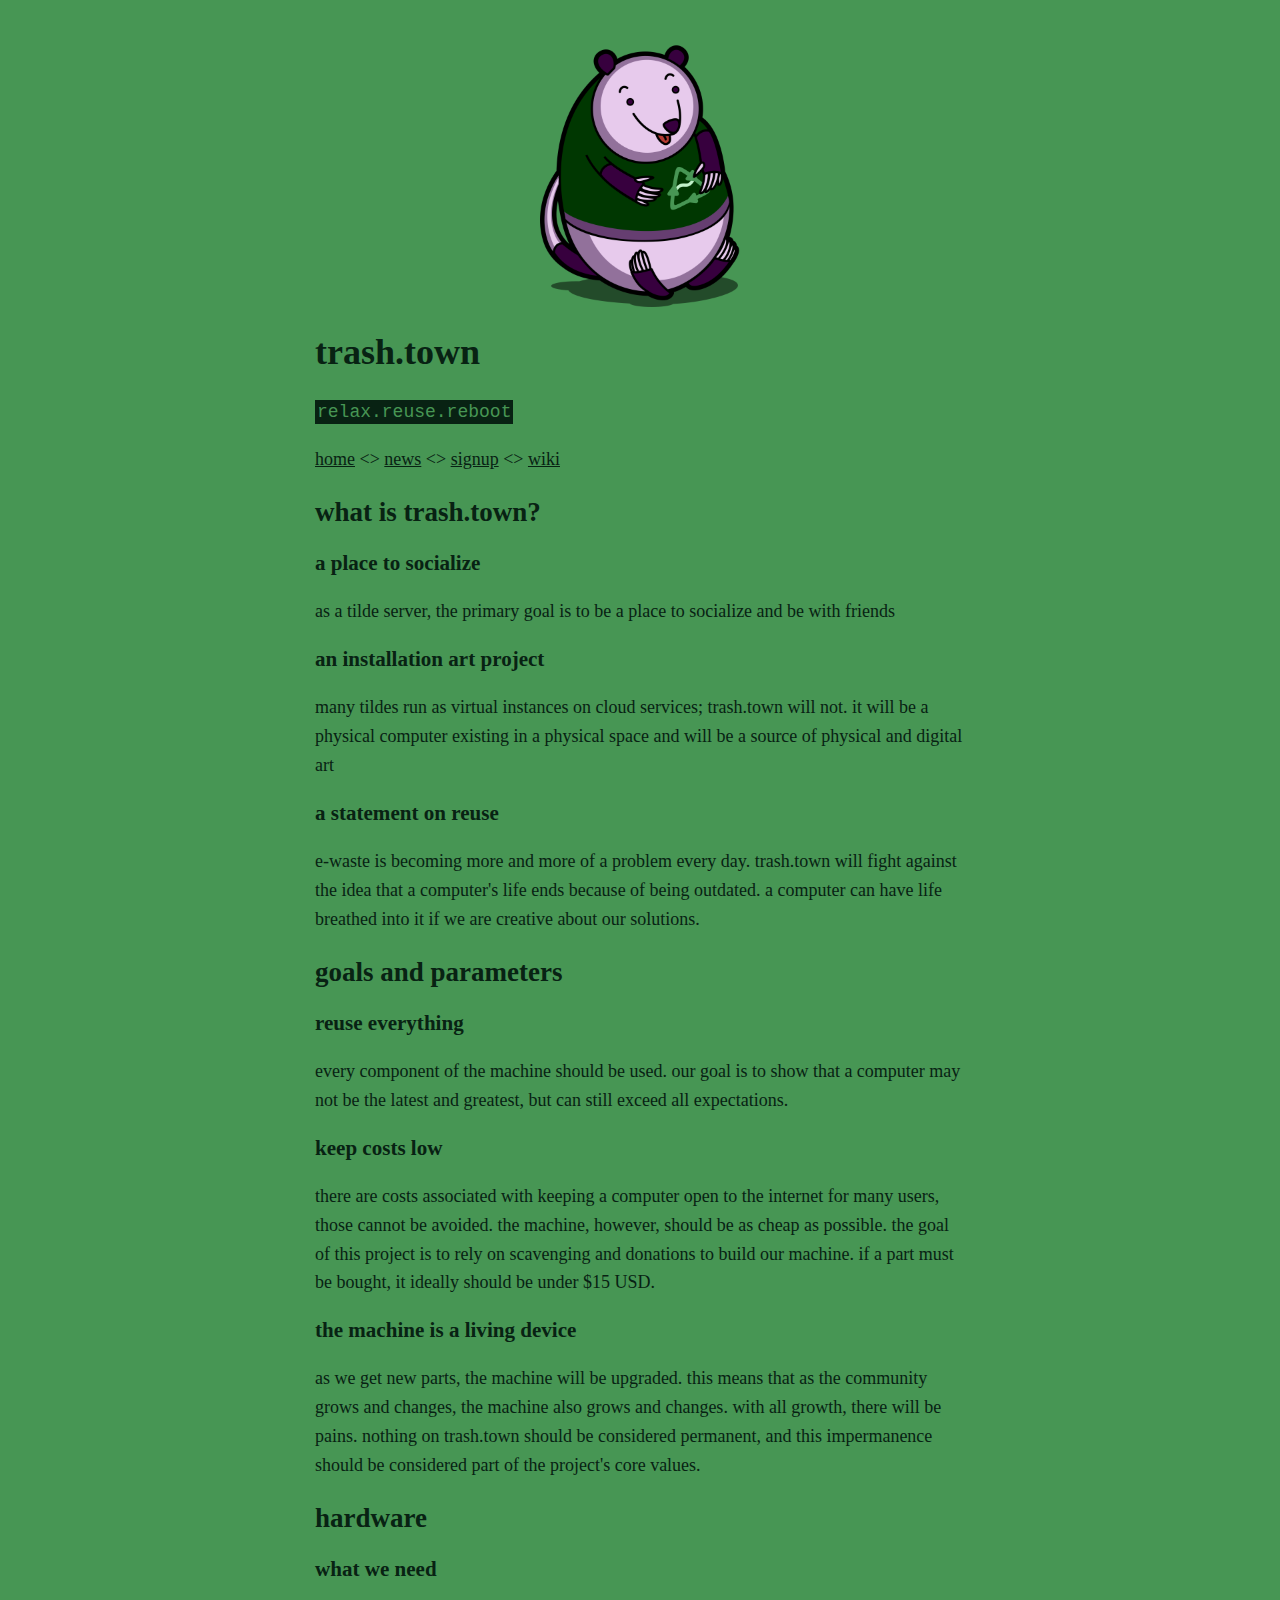
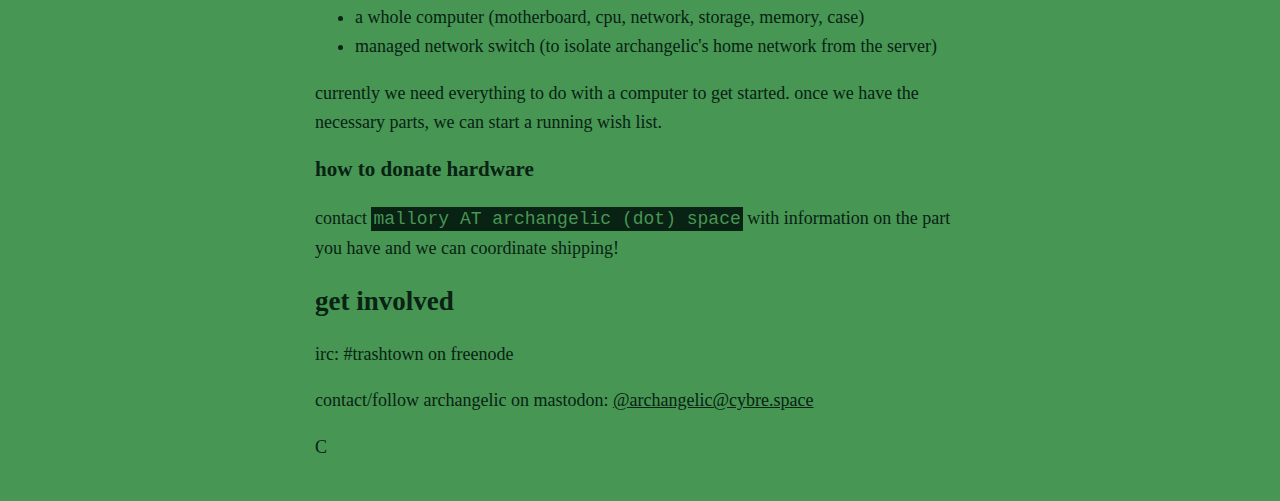
==== index.html @ 488c3ecd "added a nav bar, news page, signup page/signup preparation page, a wiki, and added link colouring" ====
<html>
  <head>
    <meta charset="utf-8">
    <meta name="viewport" content="width=device-width, initial-scale=1">
    <link rel="stylesheet" href="style/style.css">
    <link rel="stylesheet" media="screen"
                           href="https://fontlibrary.org/face/fantasque-sans-mono"
                           type="text/css"/>
    <link rel="icon" type="image/png" href="images/favicon.png">
    <title>trash.town - relax.reuse.reboot</title>
  </head>
  <body>
    <center><img src="images/mascot.png" width=200/></center>
    <h1>trash.town</h1>
    <p><code>relax.reuse.reboot</code></p>
    <nav>
      <a href="index.html">home</a> <>
      <a href="news.html">news</a> <>
      <a href="signup.html">signup</a> <>
      <a href="wiki/index.html">wiki</a>
    </nav>
    <h2>what is trash.town?</h2>
    <h3>a place to socialize</h3>
    <p>as a tilde server, the primary goal is to be a place to socialize and be with friends</p>
    <h3>an installation art project</h3>
    <p>many tildes run as virtual instances on cloud services; trash.town will not. it will be a
    physical computer existing in a physical space and will be a source of physical and digital
    art</p>
    <h3>a statement on reuse</h3>
    <p>e-waste is becoming more and more of a problem every day. trash.town will fight against the
    idea that a computer's life ends because of being outdated. a computer can have life breathed
    into it if we are creative about our solutions.</p>
    <h2>goals and parameters</h2>
    <h3>reuse everything</h3>
    <p>every component of the machine should be used. our goal is to show that a computer may not be
    the latest and greatest, but can still exceed all expectations.</p>
    <h3>keep costs low</h3>
    <p>there are costs associated with keeping a computer open to the internet for many users, those
    cannot be avoided. the machine, however, should be as cheap as possible. the goal of this
    project is to rely on scavenging and donations to build our machine. if a part must be bought,
    it ideally should be under $15 USD.</p>
    <h3>the machine is a living device</h3>
    <p>as we get new parts, the machine will be upgraded. this means that as the community grows and
    changes, the machine also grows and changes. with all growth, there will be pains. nothing on
    trash.town should be considered permanent, and this impermanence should be considered part of
    the project's core values.</p>
    <h2>hardware</h2>
    <h3>what we need</h3>
    <ul>
      <li>a whole computer (motherboard, cpu, network, storage, memory, case)</li>
      <li>managed network switch (to isolate archangelic's home network from the server)</li>
    </ul>
    <p>currently we need everything to do with a computer to get started. once we have the necessary
    parts, we can start a running wish list.</p>
    <h3>how to donate hardware</h3>
    <p>contact <code>mallory AT archangelic (dot) space</code> with information on the part you have
    and we can coordinate shipping!</p>
    <h2>get involved</h2>
    <p>irc: #trashtown on freenode</p>
    <p>contact/follow archangelic on mastodon: <a href="https://cybre.space/@archangelic">@archangelic@cybre.space</a></p>
</html>
C
---- style/style.css ----
body {
  background-color: #479654;
  color: #082213;
  font-family: 'FantasqueSansMonoRegular';
  margin: 40px auto;
  max-width: 650px;
  line-height: 1.6;
  font-size: 18px;
  padding:0 10px
}

h1,h2,h3{line-height:1.2}

a{color:#082213;}

code {
  background-color: #082213;
  color: #479654;
  padding: 2px;
}
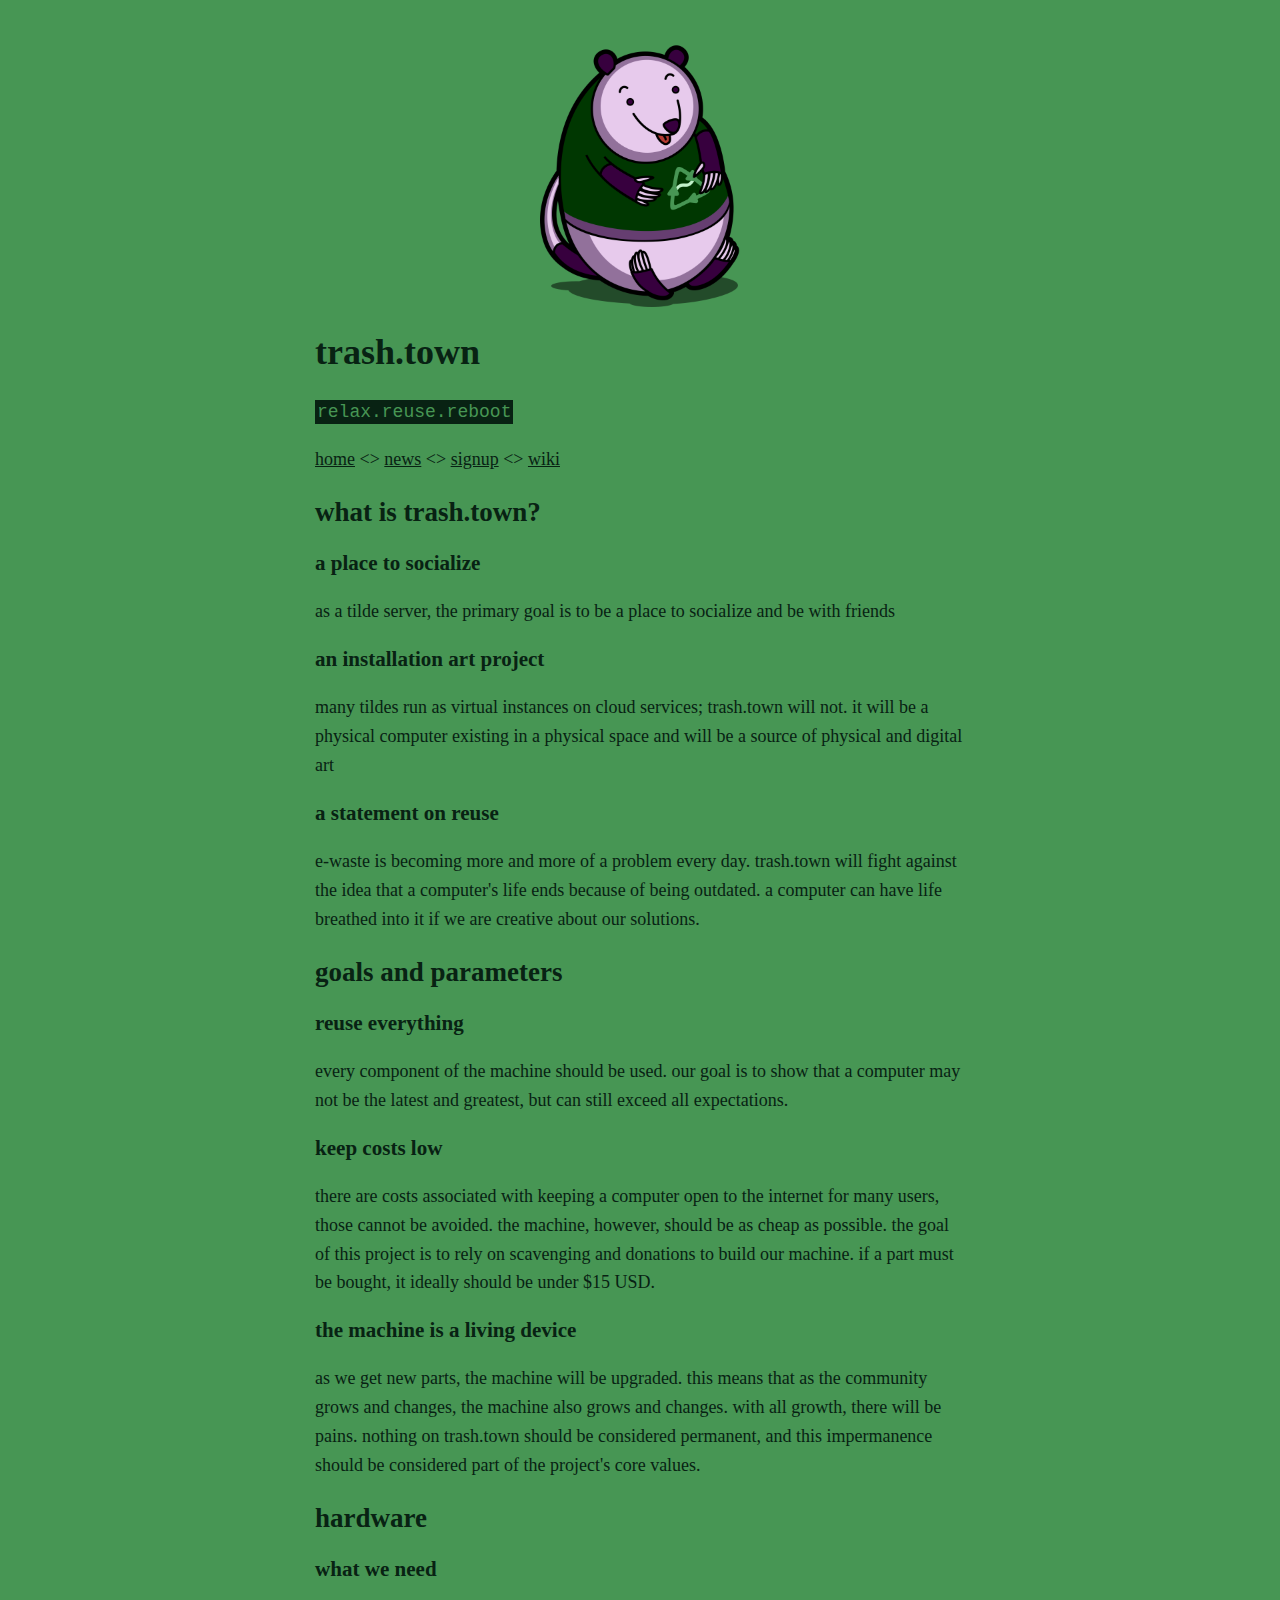
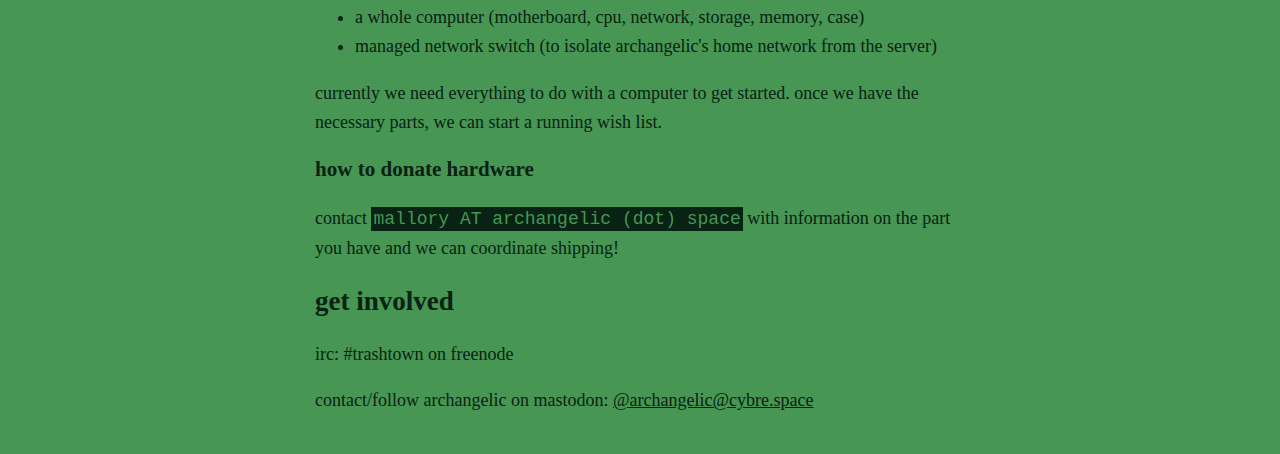
==== commit a7474b5c: "clean up relative links" ====
--- a/index.html
+++ b/index.html
@@ -14,10 +14,10 @@
     <h1>trash.town</h1>
     <p><code>relax.reuse.reboot</code></p>
     <nav>
-      <a href="index.html">home</a> <>
+      <a href="/">home</a> <>
       <a href="news.html">news</a> <>
       <a href="signup.html">signup</a> <>
-      <a href="wiki/index.html">wiki</a>
+      <a href="wiki/">wiki</a>
     </nav>
     <h2>what is trash.town?</h2>
     <h3>a place to socialize</h3>
@@ -59,4 +59,3 @@
     <p>irc: #trashtown on freenode</p>
     <p>contact/follow archangelic on mastodon: <a href="https://cybre.space/@archangelic">@archangelic@cybre.space</a></p>
 </html>
-C
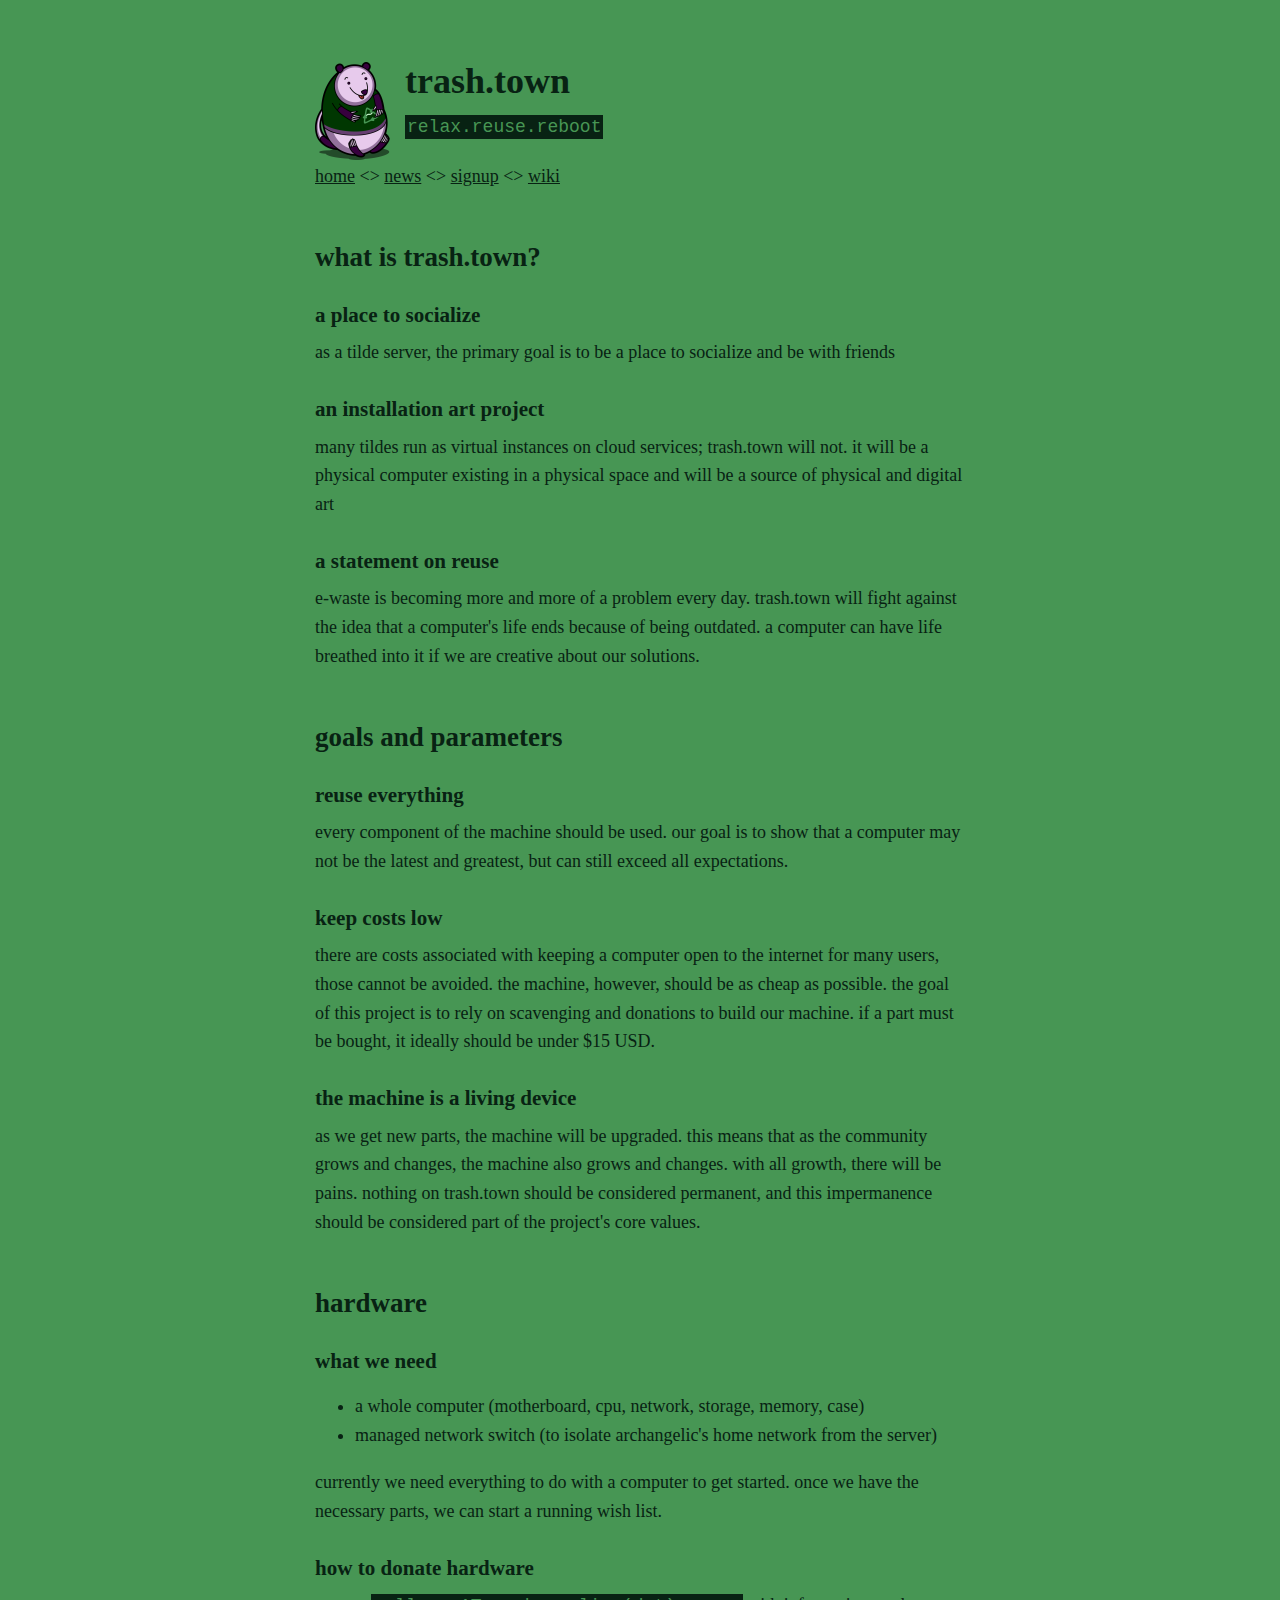
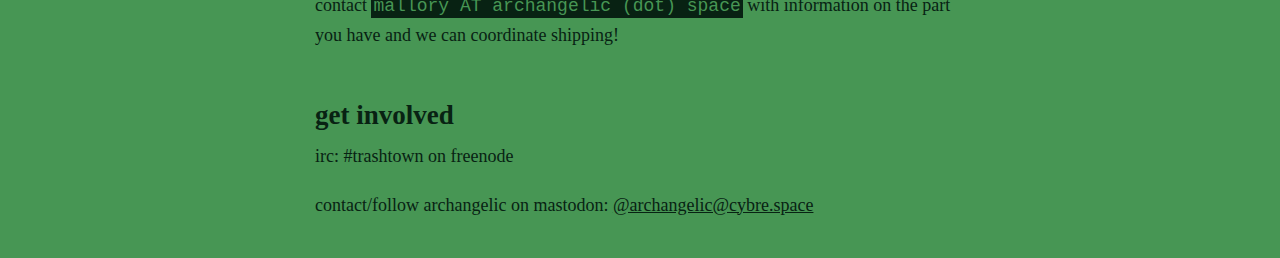
==== commit d09ddeaa: "change heading on page" ====
--- a/index.html
+++ b/index.html
@@ -10,10 +10,12 @@
     <title>trash.town - relax.reuse.reboot</title>
   </head>
   <body>
-    <center><img src="images/mascot.png" width=200/></center>
-    <h1>trash.town</h1>
-    <p><code>relax.reuse.reboot</code></p>
-    <nav>
+    <img style="float:left" src="images/mascot.png" height=100/>
+    <div style="padding-left:5em">
+      <h1>trash.town</h1>
+      <p><code>relax.reuse.reboot</code></p>
+    </div>
+    <nav style="clear:both">
       <a href="/">home</a> <>
       <a href="news.html">news</a> <>
       <a href="signup.html">signup</a> <>
--- a/style/style.css
+++ b/style/style.css
@@ -1,21 +1,34 @@
-body {
-  background-color: #479654;
-  color: #082213;
-  font-family: 'FantasqueSansMonoRegular';
-  margin: 40px auto;
-  max-width: 650px;
-  line-height: 1.6;
-  font-size: 18px;
-  padding:0 10px
+:root {
+    /* Colors */
+    --dark-green: #479654;
+    --med-green: #082213;
 }
 
-h1,h2,h3{line-height:1.2}
+body {
+  margin: 40px auto;
+  padding: 0 10px;
+  background-color: var(--dark-green);
+  color: var(--med-green);
+  max-width: 650px;
+  font-family: 'FantasqueSansMonoRegular';
+  font-size: 18px;
+  line-height: 1.6;
+}
 
-a{color:#082213;}
+h1, h2, h3 { line-height: 1.2; }
+
+h1 { margin: 60px 0 10px; }
+
+h2 { margin: 50px 0 10px; }
+
+h3 { margin: 30px 0 10px; }
+
+a { color: var(--med-green); }
 
 code {
-  background-color: #082213;
-  color: #479654;
   padding: 2px;
+  background-color: var(--med-green);
+  color: var(--dark-green);
 }
 
+p { margin: 10px 0 20px; }
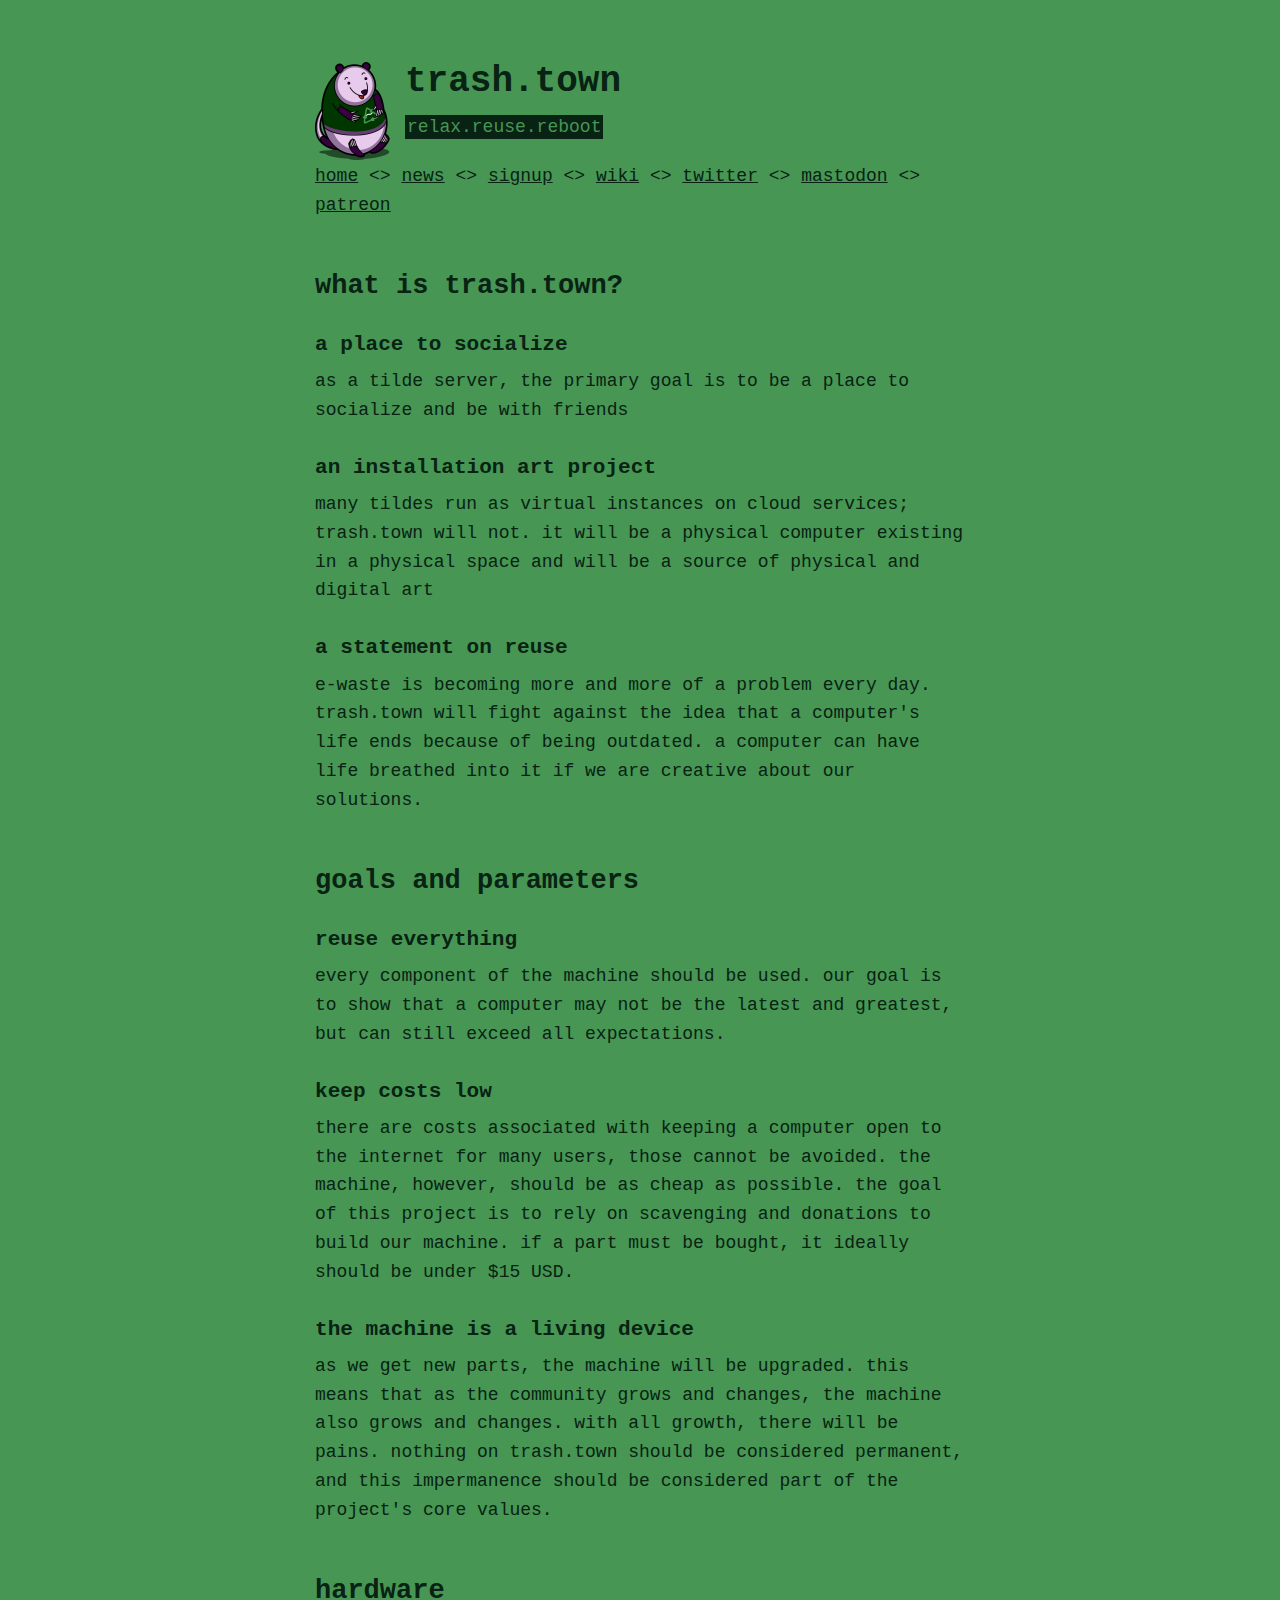
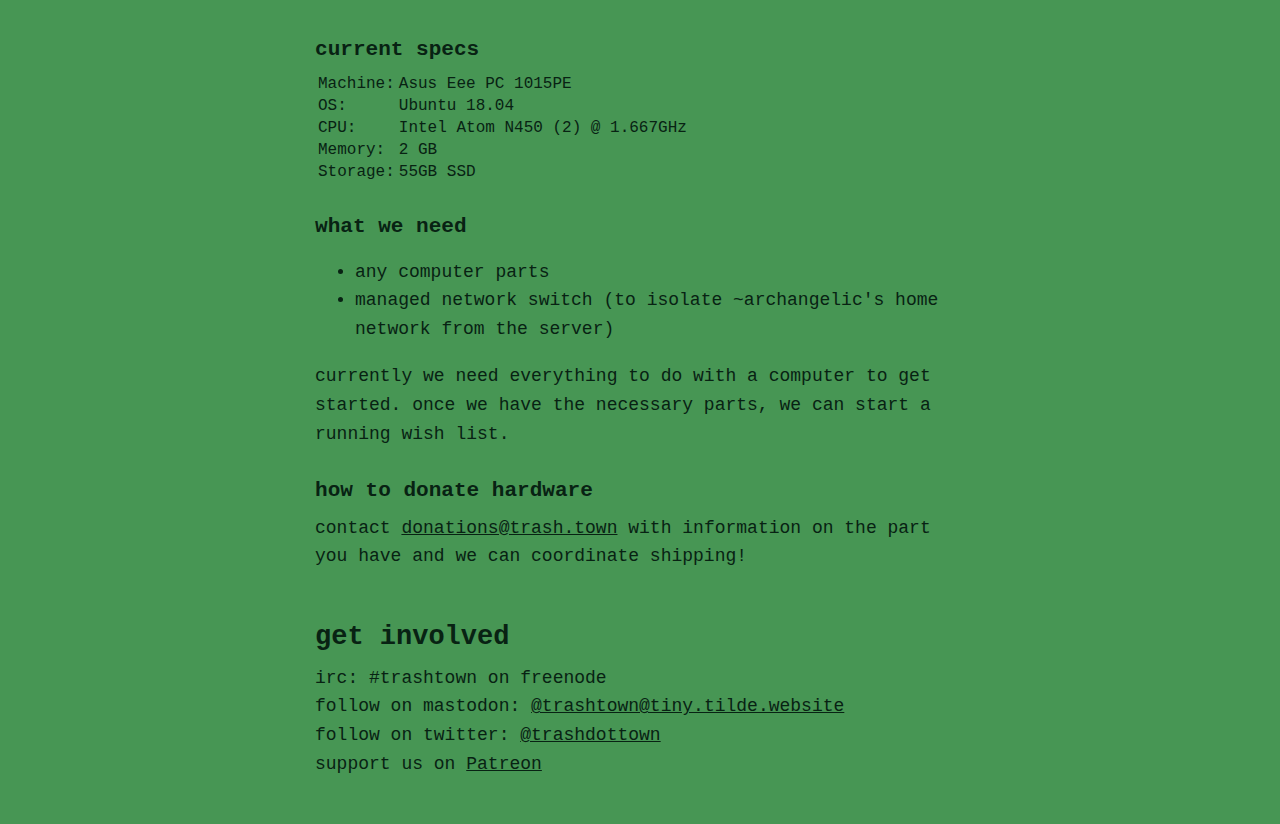
==== commit 81f85ea6: "update homepage and navbar" ====
--- a/index.html
+++ b/index.html
@@ -19,7 +19,10 @@
       <a href="/">home</a> <>
       <a href="news.html">news</a> <>
       <a href="signup.html">signup</a> <>
-      <a href="wiki/">wiki</a>
+      <a href="wiki/">wiki</a> <>
+      <a href="https://twitter.com/trashdottown">twitter</a> <>
+      <a href="https://tiny.tilde.website/@trashtown">mastodon</a> <>
+      <a href="https://patreon.com/trashtown">patreon</a>
     </nav>
     <h2>what is trash.town?</h2>
     <h3>a place to socialize</h3>
@@ -47,17 +50,42 @@
     trash.town should be considered permanent, and this impermanence should be considered part of
     the project's core values.</p>
     <h2>hardware</h2>
+    <h3>current specs</h3>
+    <table>
+      <tr>
+        <td>Machine:  </td>
+        <td>Asus Eee PC 1015PE</td>
+      </tr>
+      <tr>
+        <td>OS:  </td>
+        <td>Ubuntu 18.04</td>
+      </tr>
+      <tr>
+        <td>CPU:  </td>
+        <td>Intel Atom N450 (2) @ 1.667GHz</td>
+      </tr>
+      <tr>
+        <td>Memory:  </td>
+        <td>2 GB</td>
+      </tr>
+      <tr>
+        <td>Storage:  </td>
+        <td>55GB SSD</td>
+      </tr>
+    </table>
     <h3>what we need</h3>
     <ul>
-      <li>a whole computer (motherboard, cpu, network, storage, memory, case)</li>
-      <li>managed network switch (to isolate archangelic's home network from the server)</li>
+      <li>any computer parts</li>
+      <li>managed network switch (to isolate ~archangelic's home network from the server)</li>
     </ul>
     <p>currently we need everything to do with a computer to get started. once we have the necessary
     parts, we can start a running wish list.</p>
     <h3>how to donate hardware</h3>
-    <p>contact <code>mallory AT archangelic (dot) space</code> with information on the part you have
+    <p>contact <a href="mailto:donations@trash.town?subject=Hardware%20Donations">donations@trash.town</a> with information on the part you have
     and we can coordinate shipping!</p>
     <h2>get involved</h2>
-    <p>irc: #trashtown on freenode</p>
-    <p>contact/follow archangelic on mastodon: <a href="https://cybre.space/@archangelic">@archangelic@cybre.space</a></p>
+    irc: #trashtown on freenode<br>
+    follow on mastodon: <a href="https://tiny.tilde.website/@trashtown">@trashtown@tiny.tilde.website</a><br>
+    follow on twitter: <a href="https://twitter.com/trashdottown">@trashdottown</a><br>
+    support us on <a href="https://patreon.com/trashtown">Patreon</a><br>
 </html>
--- a/style/style.css
+++ b/style/style.css
@@ -10,7 +10,7 @@
   background-color: var(--dark-green);
   color: var(--med-green);
   max-width: 650px;
-  font-family: 'FantasqueSansMonoRegular';
+  font-family: 'FantasqueSansMonoRegular', monospace;
   font-size: 18px;
   line-height: 1.6;
 }
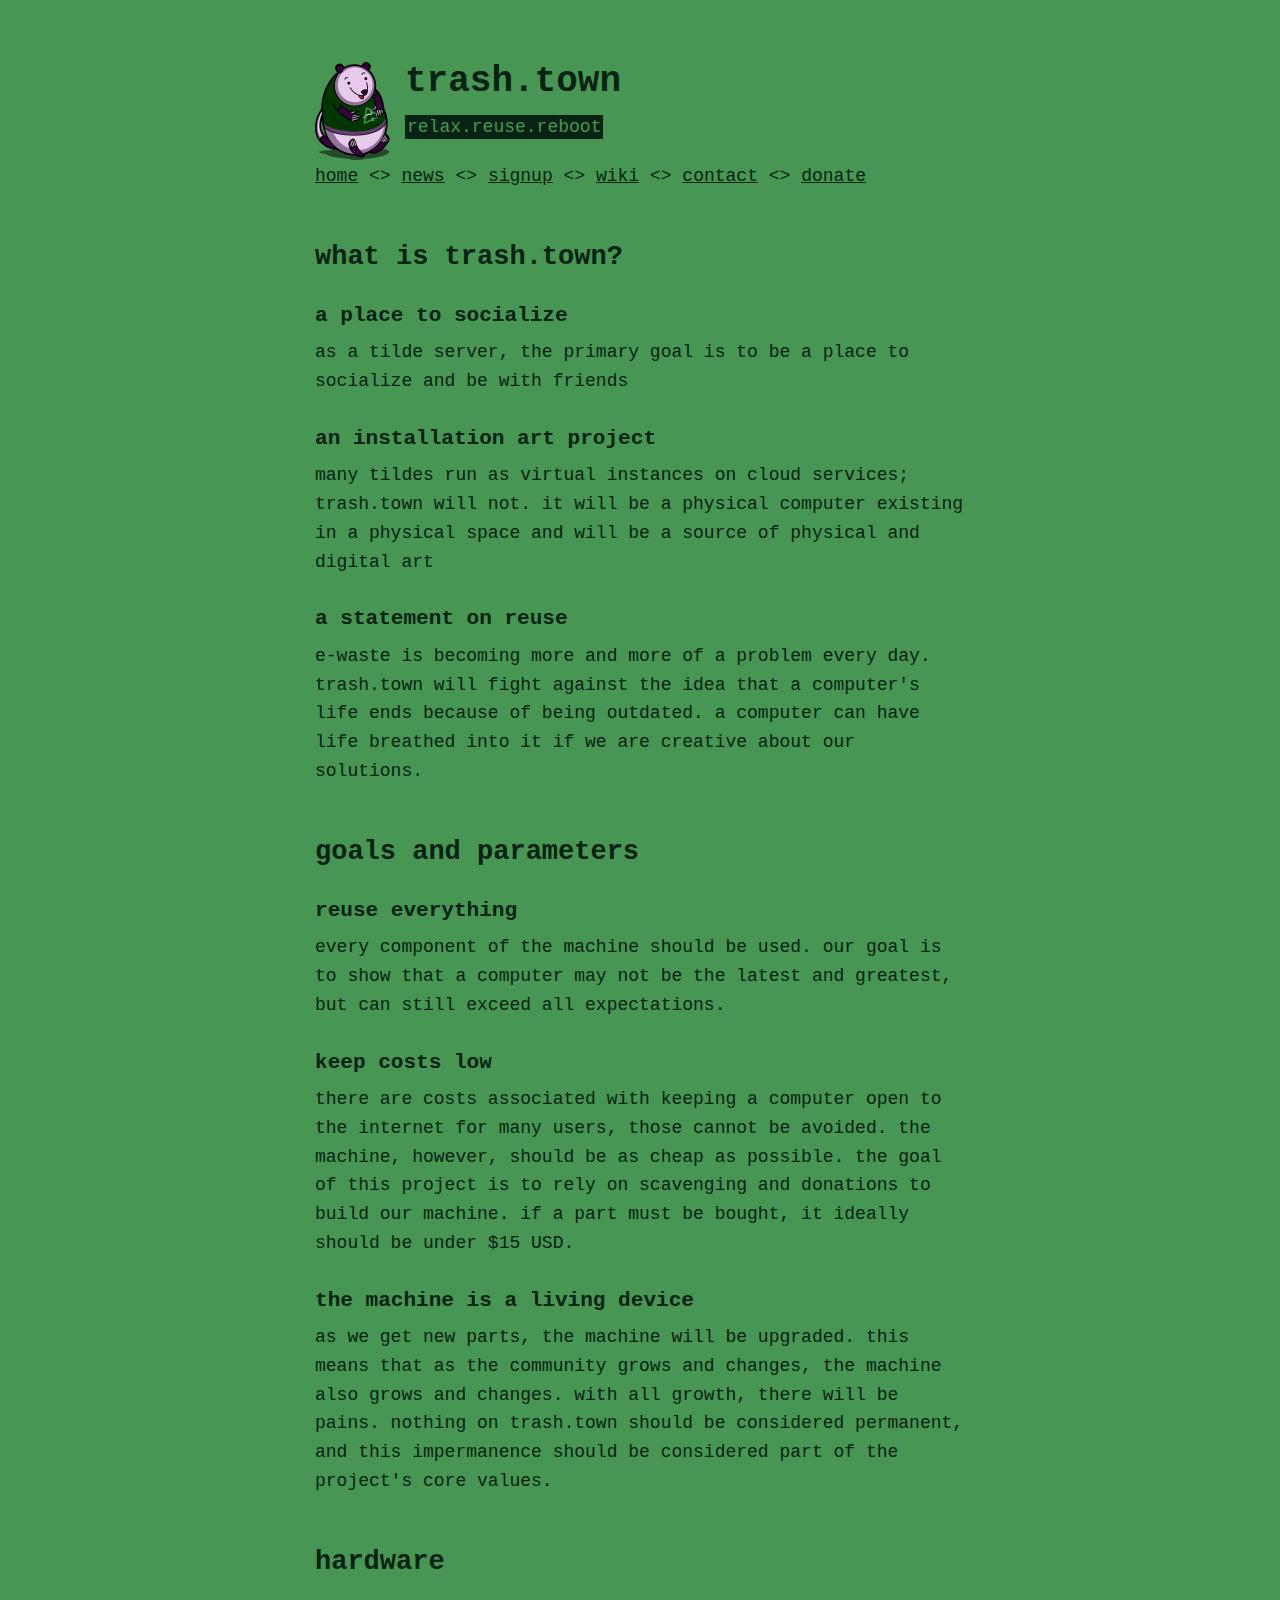
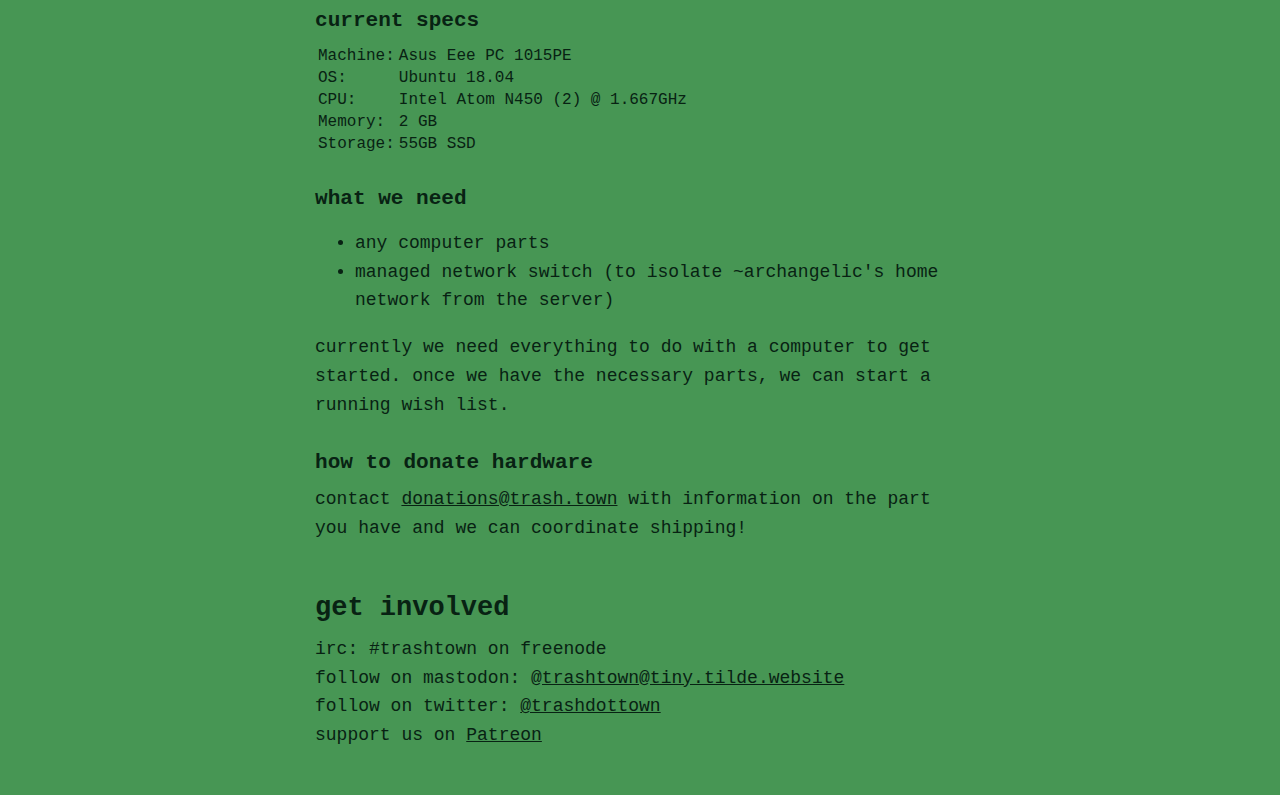
==== commit 583fcc37: "Cleaned up nav links and HTML" ====
--- a/index.html
+++ b/index.html
@@ -17,12 +17,11 @@
     </div>
     <nav style="clear:both">
       <a href="/">home</a> <>
-      <a href="news.html">news</a> <>
-      <a href="signup.html">signup</a> <>
-      <a href="wiki/">wiki</a> <>
-      <a href="https://twitter.com/trashdottown">twitter</a> <>
-      <a href="https://tiny.tilde.website/@trashtown">mastodon</a> <>
-      <a href="https://patreon.com/trashtown">patreon</a>
+      <a href="/news.html">news</a> <>
+      <a href="/signup.html">signup</a> <>
+      <a href="/wiki/">wiki</a> <>
+      <a href="/contact.html">contact</a> <>
+      <a href="/donate.html">donate</a>
     </nav>
     <h2>what is trash.town?</h2>
     <h3>a place to socialize</h3>
@@ -88,4 +87,5 @@
     follow on mastodon: <a href="https://tiny.tilde.website/@trashtown">@trashtown@tiny.tilde.website</a><br>
     follow on twitter: <a href="https://twitter.com/trashdottown">@trashdottown</a><br>
     support us on <a href="https://patreon.com/trashtown">Patreon</a><br>
+  </body>
 </html>
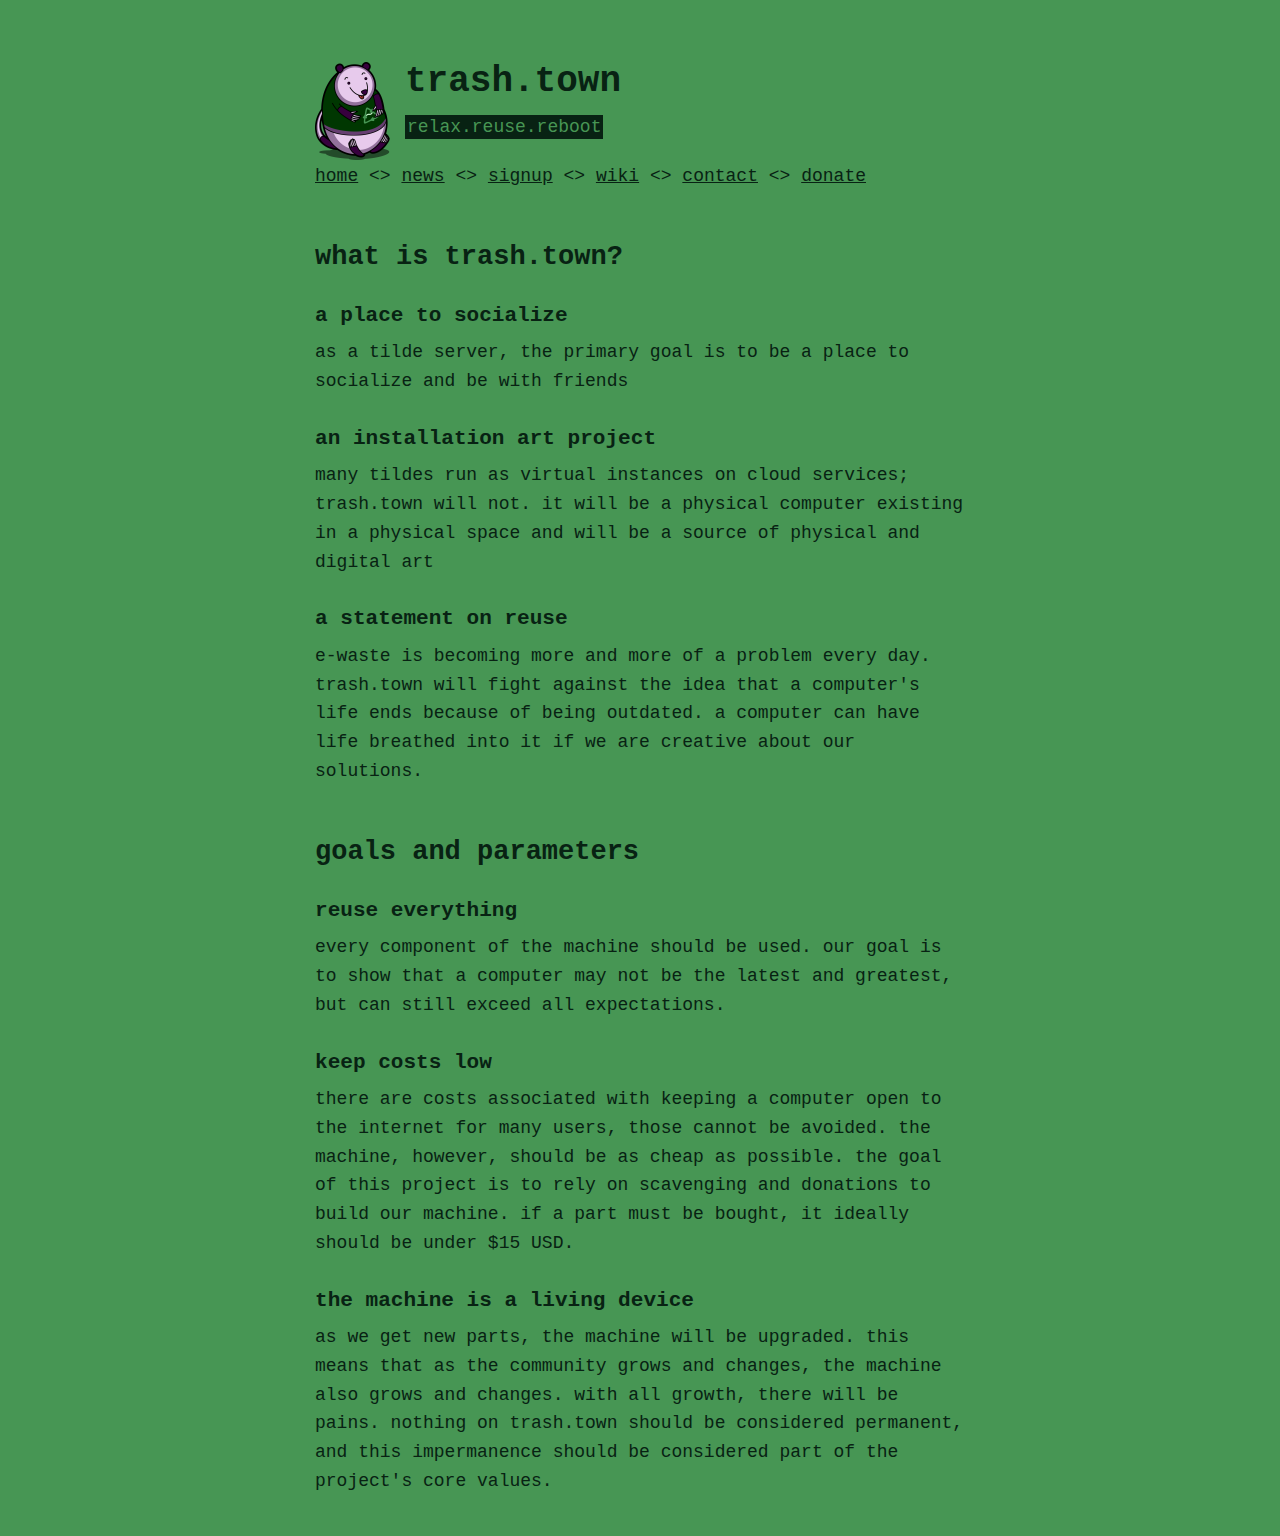
==== commit 31583d16: "Moved contact and donate information to new pages" ====
--- a/index.html
+++ b/index.html
@@ -48,44 +48,5 @@
     changes, the machine also grows and changes. with all growth, there will be pains. nothing on
     trash.town should be considered permanent, and this impermanence should be considered part of
     the project's core values.</p>
-    <h2>hardware</h2>
-    <h3>current specs</h3>
-    <table>
-      <tr>
-        <td>Machine:  </td>
-        <td>Asus Eee PC 1015PE</td>
-      </tr>
-      <tr>
-        <td>OS:  </td>
-        <td>Ubuntu 18.04</td>
-      </tr>
-      <tr>
-        <td>CPU:  </td>
-        <td>Intel Atom N450 (2) @ 1.667GHz</td>
-      </tr>
-      <tr>
-        <td>Memory:  </td>
-        <td>2 GB</td>
-      </tr>
-      <tr>
-        <td>Storage:  </td>
-        <td>55GB SSD</td>
-      </tr>
-    </table>
-    <h3>what we need</h3>
-    <ul>
-      <li>any computer parts</li>
-      <li>managed network switch (to isolate ~archangelic's home network from the server)</li>
-    </ul>
-    <p>currently we need everything to do with a computer to get started. once we have the necessary
-    parts, we can start a running wish list.</p>
-    <h3>how to donate hardware</h3>
-    <p>contact <a href="mailto:donations@trash.town?subject=Hardware%20Donations">donations@trash.town</a> with information on the part you have
-    and we can coordinate shipping!</p>
-    <h2>get involved</h2>
-    irc: #trashtown on freenode<br>
-    follow on mastodon: <a href="https://tiny.tilde.website/@trashtown">@trashtown@tiny.tilde.website</a><br>
-    follow on twitter: <a href="https://twitter.com/trashdottown">@trashdottown</a><br>
-    support us on <a href="https://patreon.com/trashtown">Patreon</a><br>
   </body>
 </html>
